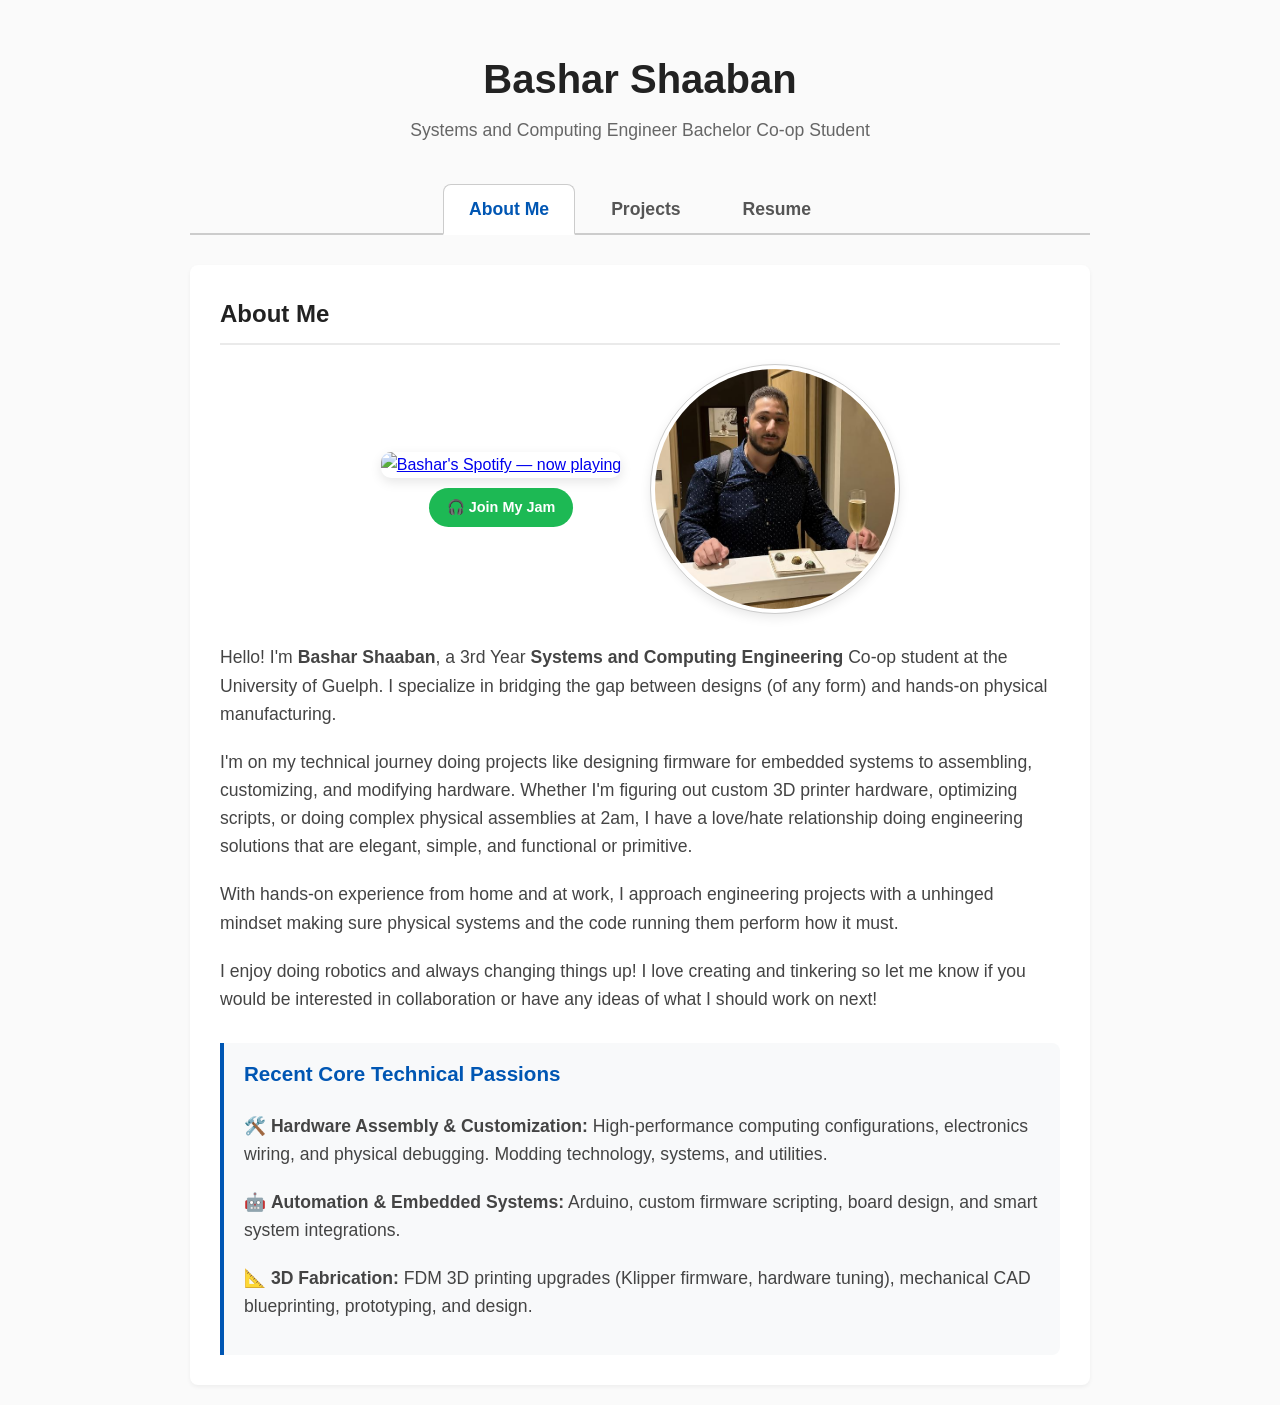
==== index.html @ 511c274b "adding spotify playing" ====
<!DOCTYPE html>
<html lang="en">
<head>
    <meta charset="UTF-8">
    <meta name="viewport" content="width=device-width, initial-scale=1.0">
    <title>Bashar Shaaban | About Me</title>
    <style>
        body {
            font-family: 'Segoe UI', Tahoma, Geneva, Verdana, sans-serif;
            line-height: 1.6;
            color: #333;
            max-width: 900px;
            margin: 0 auto;
            padding: 20px;
            background-color: #fafafa;
        }

        header {
            text-align: center;
            margin-bottom: 40px;
        }

        header h1 {
            margin-bottom: 5px;
            font-size: 2.5rem;
            color: #222;
        }

        header p {
            color: #666;
            font-size: 1.1rem;
            margin-top: 0;
        }

        .tab-navigation {
            display: flex;
            justify-content: center;
            border-bottom: 2px solid #ccc;
            margin-bottom: 30px;
            padding-bottom: 0;
        }

        .tab-link {
            text-decoration: none;
            color: #555;
            padding: 10px 25px;
            font-size: 1.1rem;
            font-weight: bold;
            border: 1px solid transparent;
            border-bottom: none;
            border-radius: 8px 8px 0 0;
            margin: 0 5px -2px 5px; 
            transition: all 0.2s ease-in-out;
        }

        .tab-link:hover {
            background-color: #f0f0f0;
            color: #000;
        }

        .tab-link.active {
            background-color: #fff;
            color: #0056b3; 
            border-color: #ccc;
            border-bottom: 2px solid #fff; 
        }

        section {
            background: #fff;
            padding: 30px;
            border-radius: 8px;
            box-shadow: 0 2px 4px rgba(0,0,0,0.05);
        }

        h2 {
            border-bottom: 2px solid #eaeaea;
            padding-bottom: 10px;
            margin-top: 0;
            color: #222;
            margin-bottom: 20px;
        }

        .about-content {
            font-size: 1.1rem;
            color: #444;
        }

        .about-content p {
            margin-bottom: 20px;
        }

        .highlight-box {
            background-color: #f8f9fa;
            border-left: 4px solid #0056b3;
            padding: 15px 20px;
            margin-top: 30px;
            border-radius: 0 8px 8px 0;
        }

        .highlight-box h3 {
            margin-top: 0;
            color: #0056b3;
        }
        /* Centered Profile Image Layout */
.profile-image-container {
    display: flex;
    justify-content: center;
    align-items: center;
    gap: 30px;
    flex-wrap: wrap;
    margin: 20px 0 30px 0; /* Clean breathing room below heading and above text */
}

.centered-profile-photo {
    width: 240px; /* Prominent, readable size */
    height: 240px;
    object-fit: cover; /* Prevents squishing */
    border-radius: 50%; /* Change to 12px if you want a rounded square instead */
    box-shadow: 0 4px 12px rgba(0, 0, 0, 0.1); /* Soft shadow lift */
    border: 4px solid #fff;
    outline: 1px solid #ccc; /* Crisp clean border frame */
}

/* Spotify "Now Playing" card */
.spotify-card {
    display: flex;
    flex-direction: column;
    align-items: center;
    gap: 10px;
}

.spotify-now-playing img {
    display: block;
    max-width: 300px;
    width: 100%;
    border-radius: 10px;
    box-shadow: 0 4px 12px rgba(0, 0, 0, 0.1);
}

.spotify-jam-btn {
    display: inline-flex;
    align-items: center;
    gap: 8px;
    background-color: #1DB954; /* Spotify green */
    color: #fff;
    text-decoration: none;
    font-weight: bold;
    font-size: 0.9rem;
    padding: 8px 18px;
    border-radius: 20px;
    transition: background-color 0.2s ease;
}

.spotify-jam-btn:hover {
    background-color: #169c46;
}
    </style>
</head>
<body>

    <header>
        <h1>Bashar Shaaban</h1>
        <p>Systems and Computing Engineer Bachelor Co-op Student</p>
    </header>

    <nav class="tab-navigation">
        <a href="index.html" class="tab-link active">About Me</a>
        <a href="projects.html" class="tab-link">Projects</a>
        <a href="resume.html" class="tab-link">Resume</a>
    </nav>
        
    </nav>

    <main>
        <section id="about">
            <h2>About Me</h2>
            <div class="profile-image-container">
                <!--
                  SPOTIFY "NOW PLAYING" — powered by spotify-github-profile
                  (https://github.com/kittinan/spotify-github-profile), a free
                  hosted service that keeps your Spotify login server-side so
                  no secrets ever sit in this HTML file.

                  ONE-TIME SETUP:
                  1. Go to https://spotify-github-profile.kittinanx.com/api/login
                     and click "Connect with Spotify" to authorize.
                  2. After authorizing you'll be given a UID — copy it.
                  3. Replace YOUR_SPOTIFY_UID below with that UID.
                  The image then updates live on its own — nothing else to do.
                -->
                <div class="spotify-card">
                    <a class="spotify-now-playing" href="https://open.spotify.com/user/bashi3r" target="_blank" rel="noopener">
                        <img src="https://spotify-github-profile.kittinanx.com/api/view?uid=bashi3r&cover_image=true&theme=novatorem&show_offline=true&background_color=fafafa&bar_color=0056b3" alt="Bashar's Spotify — now playing">
                    </a>
                    <!--
                      JOIN MY JAM — Spotify doesn't expose a public API for
                      Jam (its real-time listen-together feature), so this
                      can't auto-update like the badge above. Whenever you
                      start a Jam, open the Spotify app, generate its invite
                      link, and paste it in as this href. Leave it pointing
                      at your profile the rest of the time.
                    -->
                    <a class="spotify-jam-btn" href="https://open.spotify.com/user/bashi3r" target="_blank" rel="noopener">🎧 Join My Jam</a>
                </div>
                <img src="profile.jpg" alt="Bashar Shaaban" class="centered-profile-photo">
            </div>
            <div class="about-content">
                <p>
                    Hello! I'm <strong>Bashar Shaaban</strong>, a 3rd Year <strong> Systems and Computing Engineering </strong> Co-op student at the University of Guelph. I specialize in bridging the gap between designs (of any form) and hands-on physical manufacturing. 
                </p>
                <p>
                    I'm on my technical journey doing projects like designing firmware for embedded systems to assembling, customizing, and modifying hardware. Whether I'm figuring out custom 3D printer hardware, optimizing scripts, or doing complex physical assemblies at 2am, I have a love/hate relationship doing engineering solutions that are elegant, simple, and functional or primitive.
                </p>
                <p>
                    With hands-on experience from home and at work, I approach engineering projects with a unhinged mindset making sure physical systems and the code running them perform how it must.
                </p>
                <p>
                    I enjoy doing robotics and always changing things up! I love creating and tinkering so let me know if you would be interested in collaboration or have any ideas of what I should work on next! 
                </p>

                <div class="highlight-box">
                    <h3>Recent Core Technical Passions</h3>
                    <p>🛠️ <strong>Hardware Assembly & Customization:</strong> High-performance computing configurations, electronics wiring, and physical debugging. Modding technology, systems, and utilities.</p>
                    <p>🤖 <strong>Automation & Embedded Systems:</strong> Arduino, custom firmware scripting, board design, and smart system integrations.  </p>
                    <p>📐 <strong>3D Fabrication:</strong> FDM 3D printing upgrades (Klipper firmware, hardware tuning), mechanical CAD blueprinting, prototyping, and design.</p>
                </div>
            </div>
        </section>
    </main>

</body>
</html>
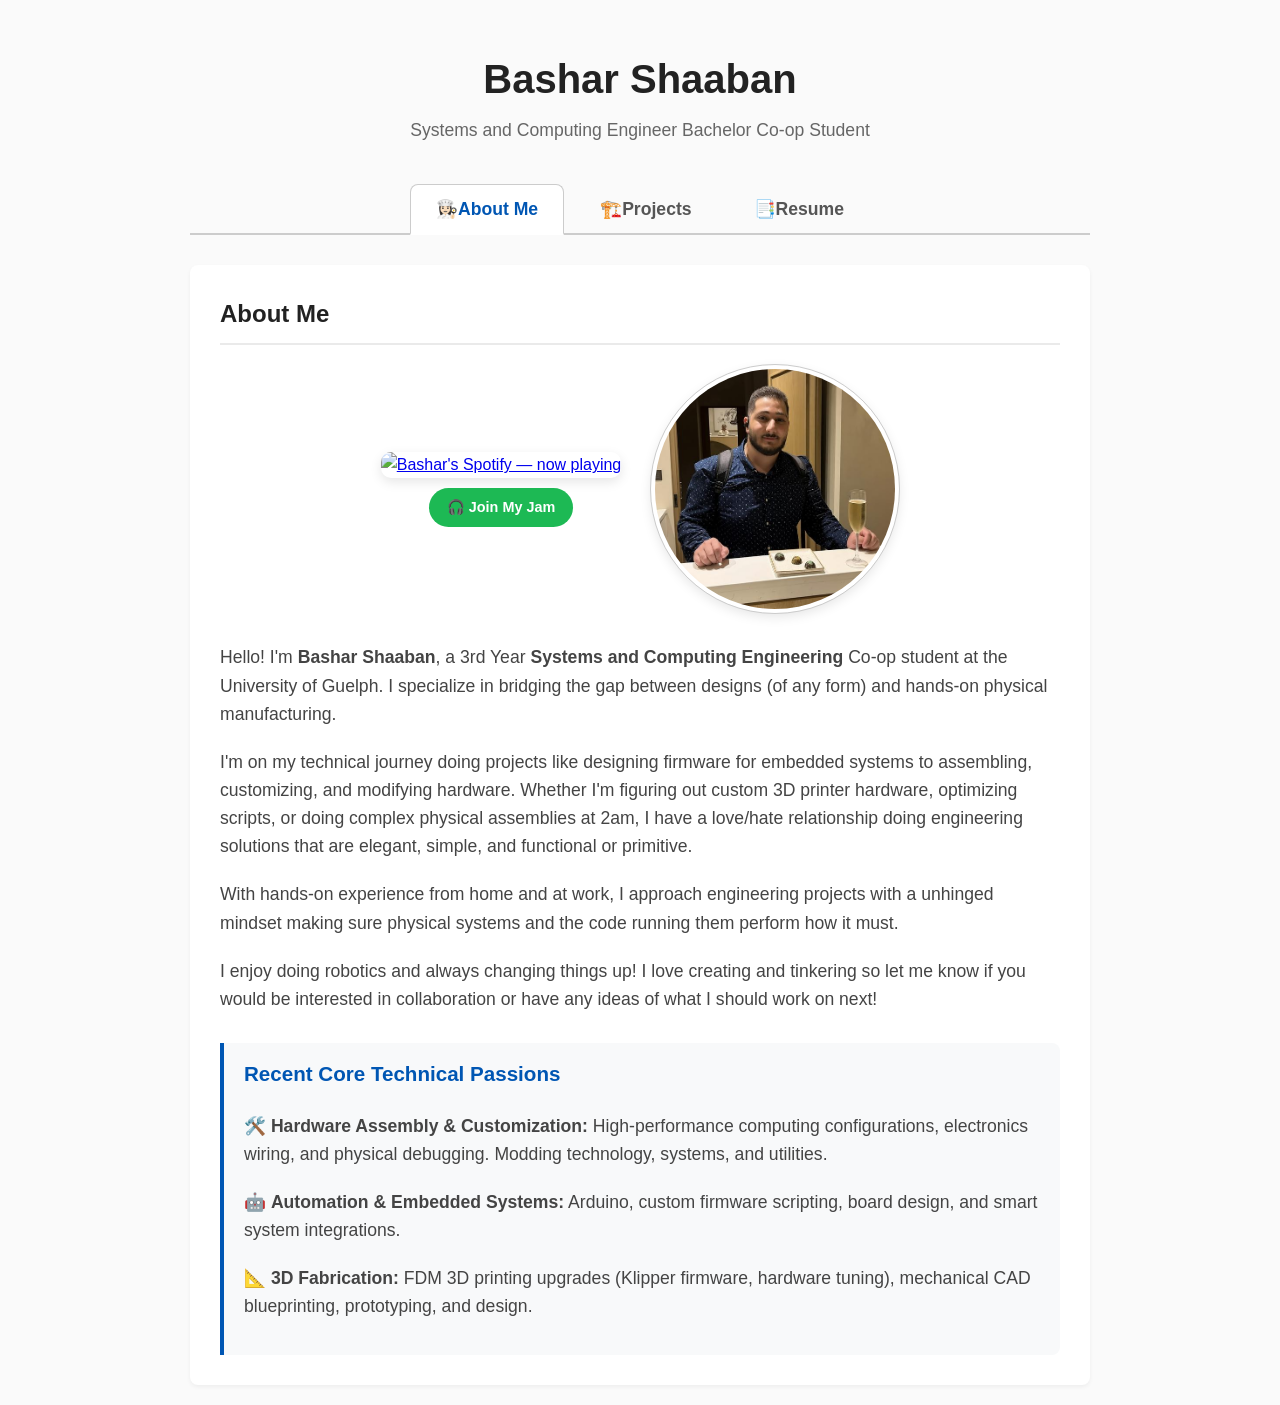
==== commit 8ed38c4c: "emojis on tabs" ====
--- a/index.html
+++ b/index.html
@@ -164,9 +164,9 @@
     </header>
 
     <nav class="tab-navigation">
-        <a href="index.html" class="tab-link active">About Me</a>
-        <a href="projects.html" class="tab-link">Projects</a>
-        <a href="resume.html" class="tab-link">Resume</a>
+        <a href="index.html" class="tab-link active">👩🏻‍🍳About Me</a>
+        <a href="projects.html" class="tab-link">🏗️Projects</a>
+        <a href="resume.html" class="tab-link">📑Resume</a>
     </nav>
         
     </nav>
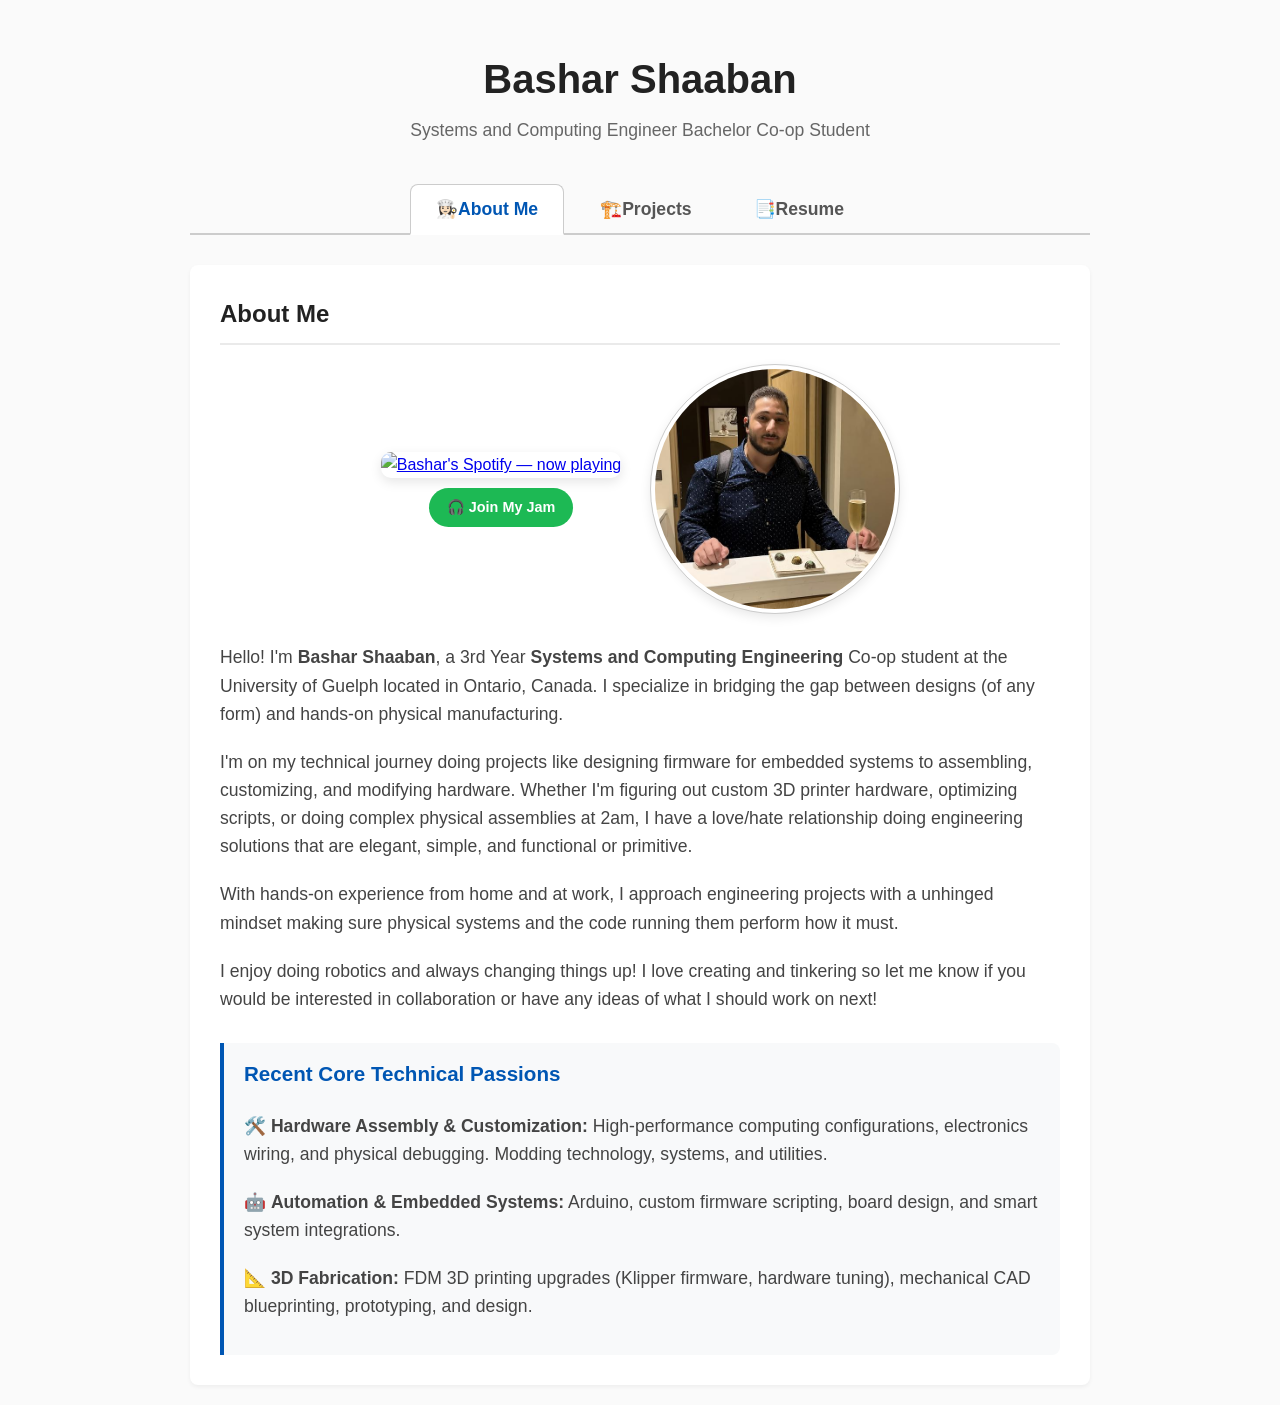
==== commit 1d0ee5f6: "changed location" ====
--- a/index.html
+++ b/index.html
@@ -206,7 +206,7 @@
             </div>
             <div class="about-content">
                 <p>
-                    Hello! I'm <strong>Bashar Shaaban</strong>, a 3rd Year <strong> Systems and Computing Engineering </strong> Co-op student at the University of Guelph. I specialize in bridging the gap between designs (of any form) and hands-on physical manufacturing. 
+                    Hello! I'm <strong>Bashar Shaaban</strong>, a 3rd Year <strong> Systems and Computing Engineering </strong> Co-op student at the University of Guelph located in Ontario, Canada. I specialize in bridging the gap between designs (of any form) and hands-on physical manufacturing. 
                 </p>
                 <p>
                     I'm on my technical journey doing projects like designing firmware for embedded systems to assembling, customizing, and modifying hardware. Whether I'm figuring out custom 3D printer hardware, optimizing scripts, or doing complex physical assemblies at 2am, I have a love/hate relationship doing engineering solutions that are elegant, simple, and functional or primitive.
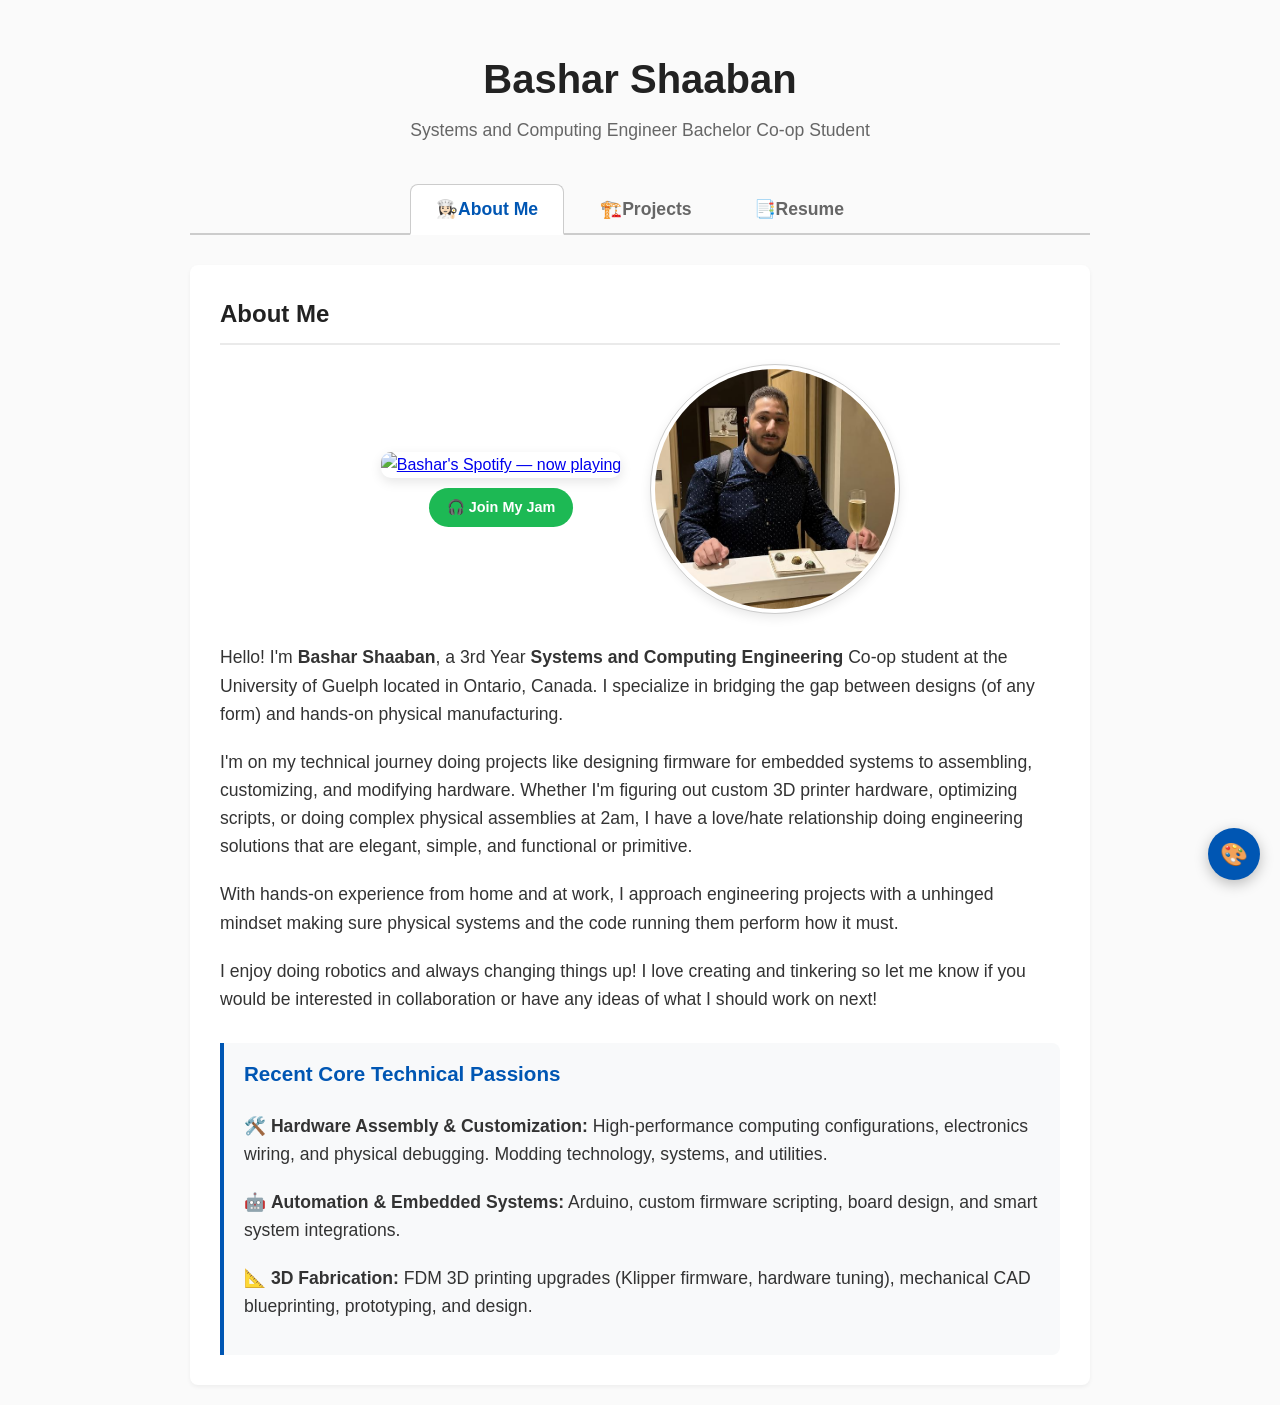
==== commit 27987ec8: "added themes feature" ====
--- a/index.html
+++ b/index.html
@@ -4,15 +4,21 @@
     <meta charset="UTF-8">
     <meta name="viewport" content="width=device-width, initial-scale=1.0">
     <title>Bashar Shaaban | About Me</title>
+    <!-- Apply the saved theme before first paint, so the page doesn't
+         flash light mode and then switch. Must run before any CSS that
+         paints colors. -->
+    <script>(function(){try{var t=localStorage.getItem('site-theme');if(t)document.documentElement.setAttribute('data-theme',t);}catch(e){}})();</script>
+    <link rel="stylesheet" href="theme.css">
+    <link href="https://fonts.googleapis.com/css2?family=Press+Start+2P&display=swap" rel="stylesheet">
     <style>
         body {
             font-family: 'Segoe UI', Tahoma, Geneva, Verdana, sans-serif;
             line-height: 1.6;
-            color: #333;
+            color: var(--text, #333);
             max-width: 900px;
             margin: 0 auto;
             padding: 20px;
-            background-color: #fafafa;
+            background-color: var(--bg, #fafafa);
         }
 
         header {
@@ -23,11 +29,12 @@
         header h1 {
             margin-bottom: 5px;
             font-size: 2.5rem;
-            color: #222;
+            color: var(--heading-color, #222);
+            font-family: var(--font-heading, inherit);
         }
 
         header p {
-            color: #666;
+            color: var(--text-muted, #666);
             font-size: 1.1rem;
             margin-top: 0;
         }
@@ -35,54 +42,55 @@
         .tab-navigation {
             display: flex;
             justify-content: center;
-            border-bottom: 2px solid #ccc;
+            border-bottom: 2px solid var(--border, #ccc);
             margin-bottom: 30px;
             padding-bottom: 0;
         }
 
         .tab-link {
             text-decoration: none;
-            color: #555;
+            color: var(--text-muted, #555);
             padding: 10px 25px;
             font-size: 1.1rem;
             font-weight: bold;
             border: 1px solid transparent;
             border-bottom: none;
-            border-radius: 8px 8px 0 0;
+            border-radius: var(--radius, 8px) var(--radius, 8px) 0 0;
             margin: 0 5px -2px 5px; 
             transition: all 0.2s ease-in-out;
         }
 
         .tab-link:hover {
-            background-color: #f0f0f0;
-            color: #000;
+            background-color: var(--nav-hover-bg, #f0f0f0);
+            color: var(--text, #000);
         }
 
         .tab-link.active {
-            background-color: #fff;
-            color: #0056b3; 
-            border-color: #ccc;
-            border-bottom: 2px solid #fff; 
+            background-color: var(--card-bg, #fff);
+            color: var(--accent, #0056b3); 
+            border-color: var(--border, #ccc);
+            border-bottom: 2px solid var(--card-bg, #fff); 
         }
 
         section {
-            background: #fff;
+            background: var(--card-bg, #fff);
             padding: 30px;
-            border-radius: 8px;
-            box-shadow: 0 2px 4px rgba(0,0,0,0.05);
+            border-radius: var(--radius, 8px);
+            box-shadow: 0 2px 4px var(--card-shadow, rgba(0,0,0,0.05));
         }
 
         h2 {
-            border-bottom: 2px solid #eaeaea;
+            border-bottom: 2px solid var(--border-light, #eaeaea);
             padding-bottom: 10px;
             margin-top: 0;
-            color: #222;
+            color: var(--heading-color, #222);
             margin-bottom: 20px;
+            font-family: var(--font-heading, inherit);
         }
 
         .about-content {
             font-size: 1.1rem;
-            color: #444;
+            color: var(--text, #444);
         }
 
         .about-content p {
@@ -90,16 +98,16 @@
         }
 
         .highlight-box {
-            background-color: #f8f9fa;
-            border-left: 4px solid #0056b3;
+            background-color: var(--highlight-bg, #f8f9fa);
+            border-left: 4px solid var(--accent, #0056b3);
             padding: 15px 20px;
             margin-top: 30px;
-            border-radius: 0 8px 8px 0;
+            border-radius: 0 var(--radius, 8px) var(--radius, 8px) 0;
         }
 
         .highlight-box h3 {
             margin-top: 0;
-            color: #0056b3;
+            color: var(--accent, #0056b3);
         }
         /* Centered Profile Image Layout */
 .profile-image-container {
@@ -117,8 +125,8 @@
     object-fit: cover; /* Prevents squishing */
     border-radius: 50%; /* Change to 12px if you want a rounded square instead */
     box-shadow: 0 4px 12px rgba(0, 0, 0, 0.1); /* Soft shadow lift */
-    border: 4px solid #fff;
-    outline: 1px solid #ccc; /* Crisp clean border frame */
+    border: 4px solid var(--card-bg, #fff);
+    outline: 1px solid var(--border, #ccc); /* Crisp clean border frame */
 }
 
 /* Spotify "Now Playing" card */
@@ -228,5 +236,6 @@
         </section>
     </main>
 
+<script src="theme.js" defer></script>
 </body>
 </html>
--- a/theme.css
+++ b/theme.css
@@ -0,0 +1,196 @@
+/* =========================================================
+   SITE THEME SYSTEM
+   Shared across index.html / projects.html / resume.html.
+   Each page's own <style> block uses var(--x, <original color>)
+   so nothing breaks even if this file fails to load — the
+   fallback is exactly the original hardcoded color.
+
+   Applied via a data-theme attribute on <html>, set by theme.js
+   (and read from localStorage so it persists across pages).
+   ========================================================= */
+
+:root, [data-theme="light"] {
+  --bg: #fafafa;
+  --text: #333333;
+  --text-muted: #666666;
+  --card-bg: #ffffff;
+  --card-shadow: rgba(0,0,0,0.05);
+  --heading-color: #222222;
+  --accent: #0056b3;
+  --accent-hover: #004085;
+  --border: #cccccc;
+  --border-light: #eaeaea;
+  --highlight-bg: #f8f9fa;
+  --nav-hover-bg: #f0f0f0;
+  --radius: 8px;
+  --font-heading: 'Segoe UI', Tahoma, Geneva, Verdana, sans-serif;
+}
+
+[data-theme="dark"] {
+  --bg: #14161a;
+  --text: #dcdde0;
+  --text-muted: #9aa0aa;
+  --card-bg: #1e2126;
+  --card-shadow: rgba(0,0,0,0.45);
+  --heading-color: #f2f3f5;
+  --accent: #4d9fff;
+  --accent-hover: #2f7fe0;
+  --border: #3a3d44;
+  --border-light: #2a2d33;
+  --highlight-bg: #23262c;
+  --nav-hover-bg: #23262c;
+  --radius: 8px;
+  --font-heading: 'Segoe UI', Tahoma, Geneva, Verdana, sans-serif;
+}
+
+[data-theme="cyberpunk"] {
+  --bg: #0a0a12;
+  --text: #e0faff;
+  --text-muted: #8ab0c0;
+  --card-bg: #12121f;
+  --card-shadow: rgba(255,0,170,0.25);
+  --heading-color: #ff2fd0;
+  --accent: #00fff2;
+  --accent-hover: #ff2fd0;
+  --border: #ff2fd0;
+  --border-light: #2a1f3d;
+  --highlight-bg: #1a1030;
+  --nav-hover-bg: #1a1030;
+  --radius: 2px;
+  --font-heading: 'Segoe UI', Tahoma, Geneva, Verdana, sans-serif;
+}
+
+[data-theme="minecraft"] {
+  --bg: #2b2417;
+  --text: #e8e4d8;
+  --text-muted: #b7ae95;
+  --card-bg: #4a3c28;
+  --card-shadow: rgba(0,0,0,0.5);
+  --heading-color: #ffd966;
+  --accent: #6aa84f;
+  --accent-hover: #4f7d38;
+  --border: #7a6a4f;
+  --border-light: #5c4d38;
+  --highlight-bg: #3c3221;
+  --nav-hover-bg: #3c3221;
+  --radius: 0px;
+  --font-heading: 'Press Start 2P', 'Segoe UI', monospace;
+}
+
+[data-theme="dracula"] {
+  --bg: #282a36;
+  --text: #f8f8f2;
+  --text-muted: #a0a3c4;
+  --card-bg: #343746;
+  --card-shadow: rgba(0,0,0,0.4);
+  --heading-color: #bd93f9;
+  --accent: #ff79c6;
+  --accent-hover: #bd93f9;
+  --border: #44475a;
+  --border-light: #3a3d4d;
+  --highlight-bg: #383a4a;
+  --nav-hover-bg: #383a4a;
+  --radius: 8px;
+  --font-heading: 'Segoe UI', Tahoma, Geneva, Verdana, sans-serif;
+}
+
+[data-theme="synthwave"] {
+  --bg: #241b2f;
+  --text: #f4eee8;
+  --text-muted: #c792ea;
+  --card-bg: #2d1b40;
+  --card-shadow: rgba(255,110,199,0.3);
+  --heading-color: #ff6ec7;
+  --accent: #01cdfe;
+  --accent-hover: #ff6ec7;
+  --border: #ff6ec7;
+  --border-light: #3d2a52;
+  --highlight-bg: #34204a;
+  --nav-hover-bg: #34204a;
+  --radius: 8px;
+  --font-heading: 'Segoe UI', Tahoma, Geneva, Verdana, sans-serif;
+}
+
+/* Only Minecraft actually needs the pixel font loaded */
+[data-theme="minecraft"] { }
+
+body {
+  background-color: var(--bg) !important;
+  color: var(--text) !important;
+  transition: background-color 0.25s ease, color 0.25s ease;
+}
+
+/* ---- Floating theme-picker widget ---- */
+#theme-toggle-btn {
+  position: fixed;
+  bottom: 20px;
+  right: 20px;
+  z-index: 999;
+  width: 52px;
+  height: 52px;
+  border-radius: 50%;
+  background: var(--accent);
+  color: #fff;
+  border: none;
+  font-size: 1.4rem;
+  cursor: pointer;
+  box-shadow: 0 4px 14px rgba(0,0,0,0.25);
+  display: flex;
+  align-items: center;
+  justify-content: center;
+  transition: background-color 0.25s ease, transform 0.15s ease;
+}
+#theme-toggle-btn:hover { transform: scale(1.08); }
+
+#theme-panel {
+  position: fixed;
+  bottom: 82px;
+  right: 20px;
+  z-index: 999;
+  background: var(--card-bg);
+  color: var(--text);
+  border: 1px solid var(--border-light);
+  border-radius: 10px;
+  padding: 10px;
+  box-shadow: 0 8px 24px rgba(0,0,0,0.28);
+  display: none;
+  flex-direction: column;
+  gap: 2px;
+  min-width: 190px;
+  font-family: 'Segoe UI', Tahoma, Geneva, Verdana, sans-serif;
+}
+#theme-panel.open { display: flex; }
+#theme-panel .theme-panel-title {
+  font-size: 0.72rem;
+  text-transform: uppercase;
+  letter-spacing: 0.06em;
+  color: var(--text-muted);
+  padding: 4px 8px 8px 8px;
+}
+#theme-panel button.theme-option {
+  display: flex;
+  align-items: center;
+  gap: 10px;
+  background: transparent;
+  border: none;
+  text-align: left;
+  padding: 8px 8px;
+  border-radius: 6px;
+  cursor: pointer;
+  font-size: 0.88rem;
+  color: var(--text);
+}
+#theme-panel button.theme-option:hover { background: var(--nav-hover-bg); }
+#theme-panel button.theme-option.active { background: var(--accent); color: #fff; }
+#theme-panel .swatch {
+  width: 16px;
+  height: 16px;
+  border-radius: 50%;
+  flex-shrink: 0;
+  border: 1px solid rgba(128,128,128,0.4);
+}
+
+@media (max-width: 480px) {
+  #theme-toggle-btn { bottom: 16px; right: 16px; width: 46px; height: 46px; font-size: 1.2rem; }
+  #theme-panel { bottom: 70px; right: 16px; min-width: 170px; }
+}
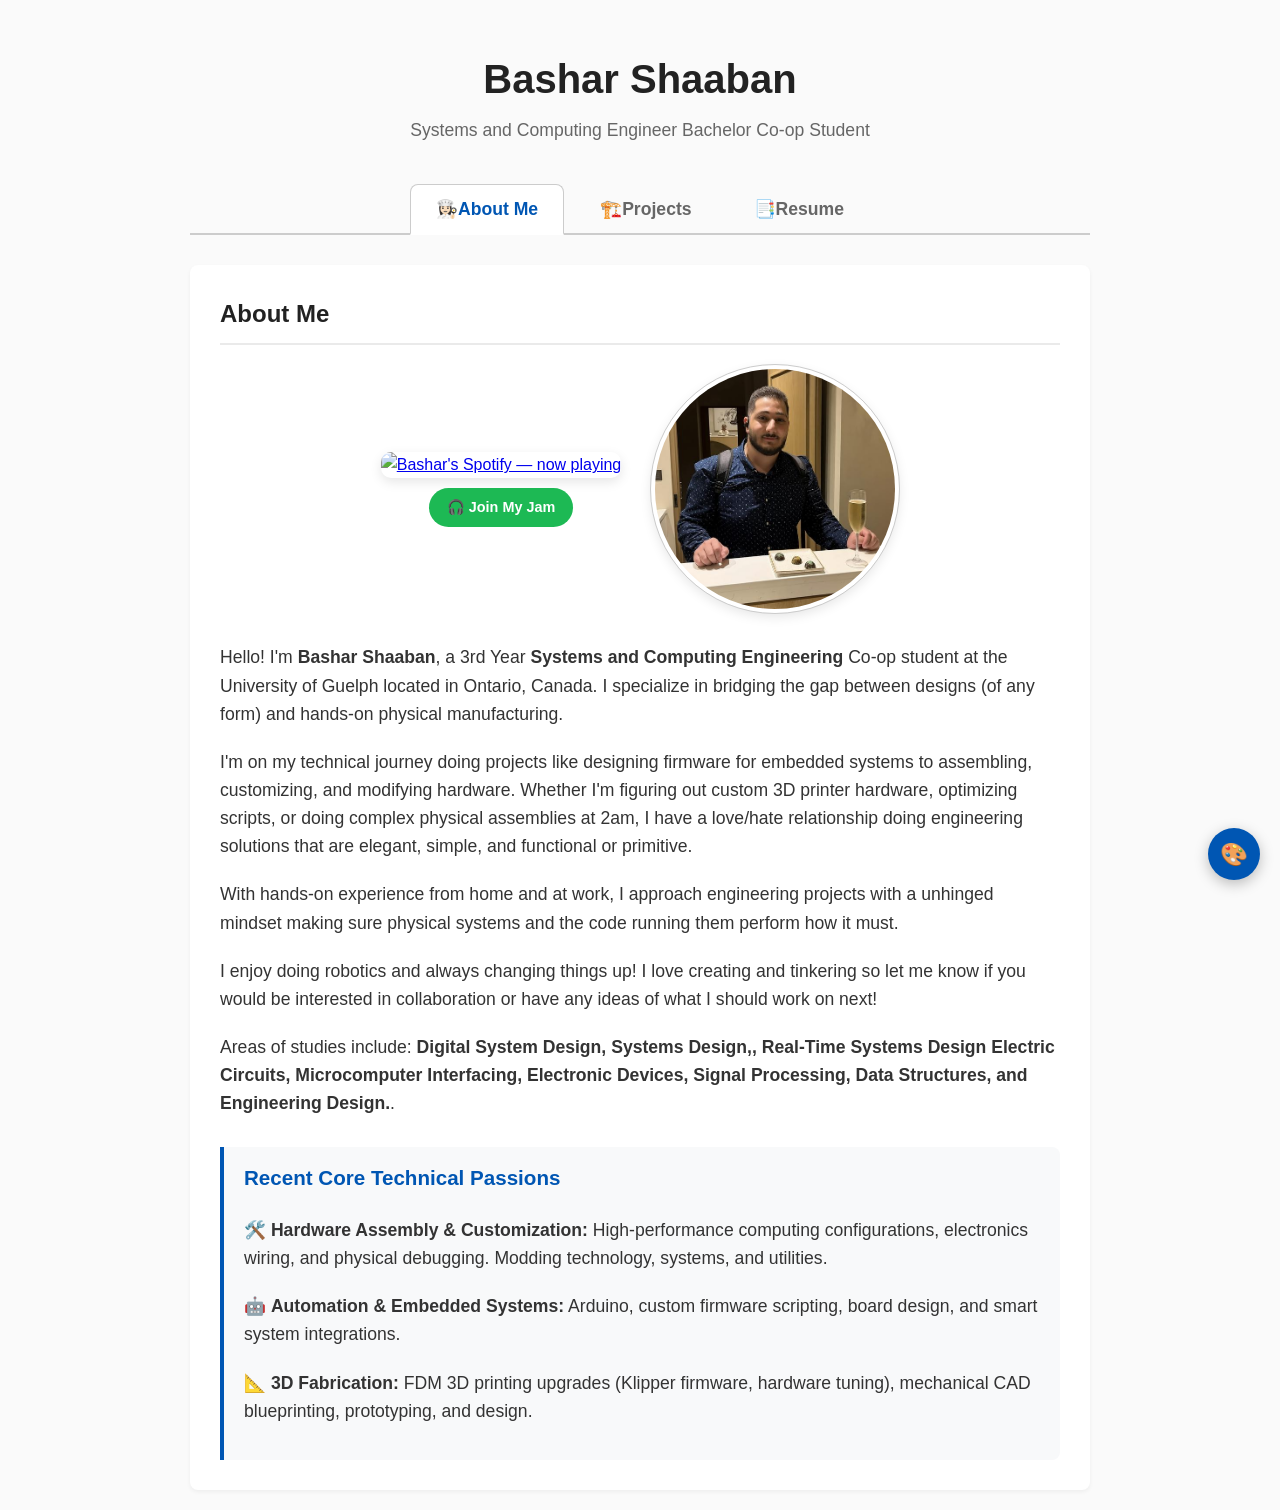
==== commit f526c09a: "Added area of studies" ====
--- a/index.html
+++ b/index.html
@@ -226,6 +226,10 @@
                     I enjoy doing robotics and always changing things up! I love creating and tinkering so let me know if you would be interested in collaboration or have any ideas of what I should work on next! 
                 </p>
 
+                <p>
+                 Areas of studies include: <strong>Digital System Design, Systems Design,, Real-Time Systems Design Electric Circuits, Microcomputer Interfacing, Electronic Devices, Signal Processing, Data Structures, and Engineering Design.</strong>.  
+            
+                </p>
                 <div class="highlight-box">
                     <h3>Recent Core Technical Passions</h3>
                     <p>🛠️ <strong>Hardware Assembly & Customization:</strong> High-performance computing configurations, electronics wiring, and physical debugging. Modding technology, systems, and utilities.</p>
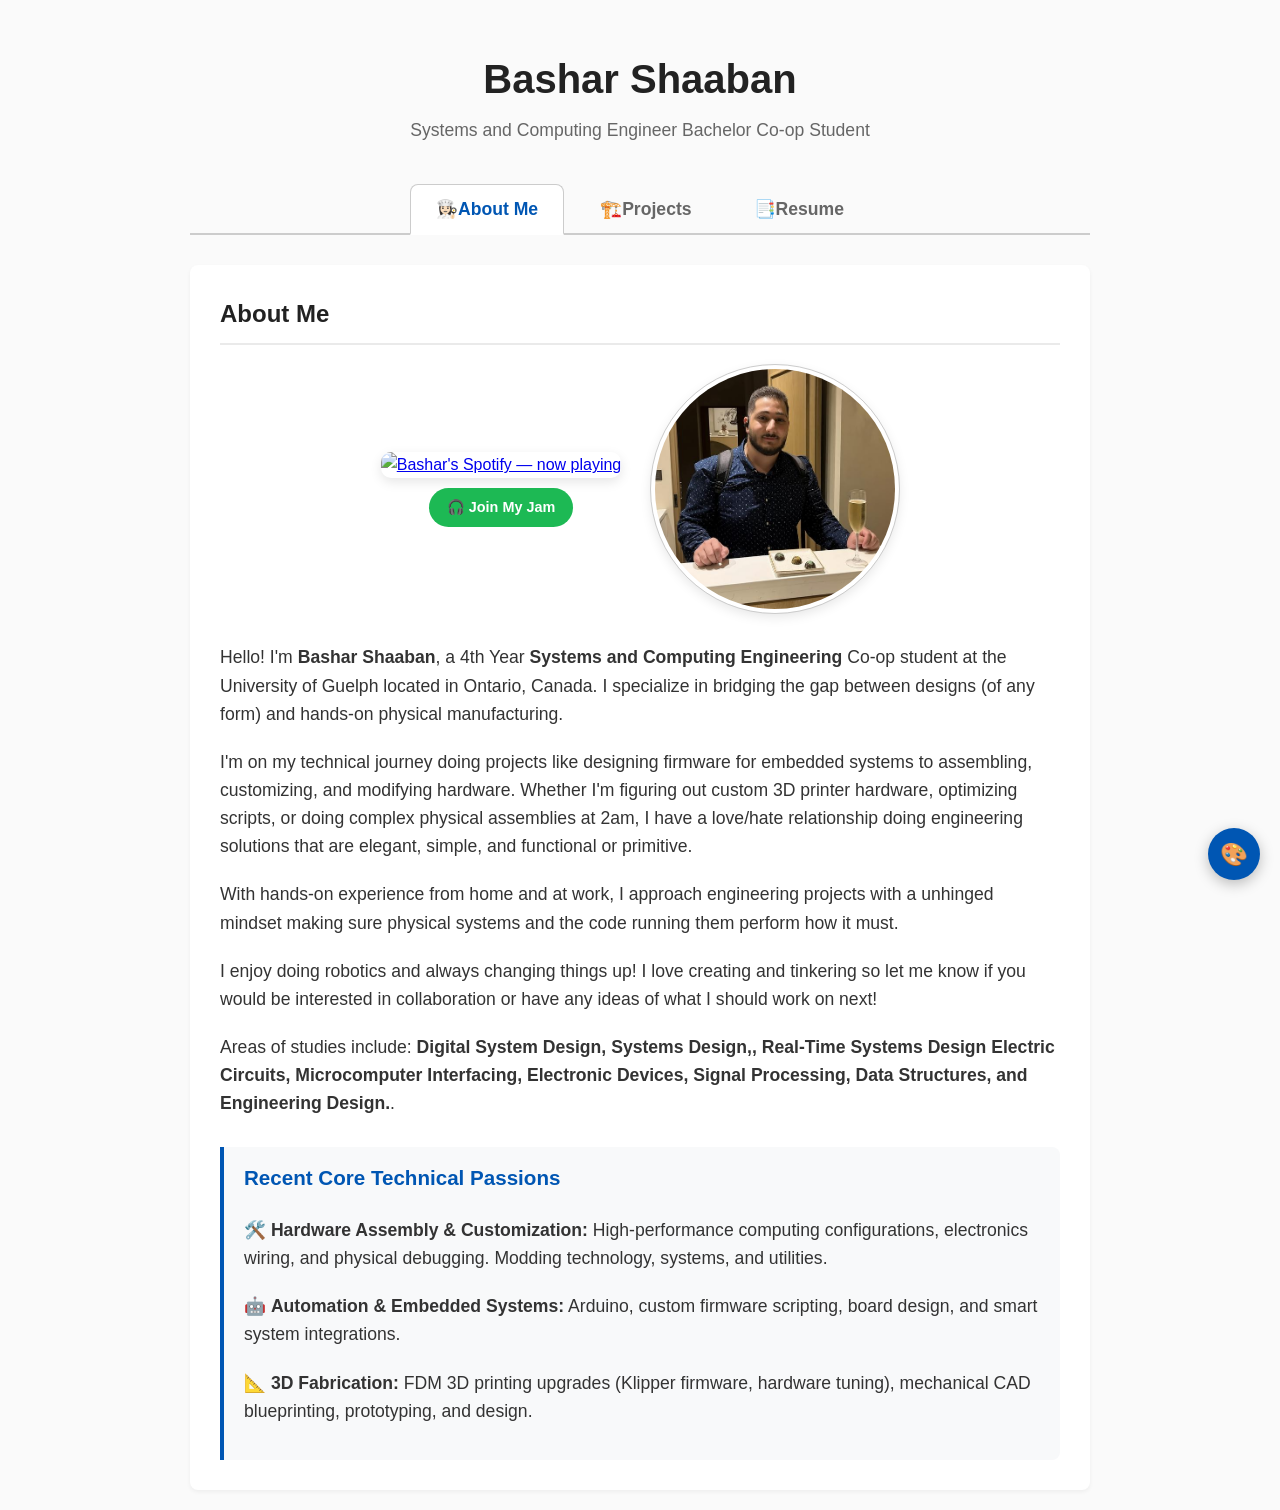
==== commit ce60d533: "updated text" ====
--- a/index.html
+++ b/index.html
@@ -214,7 +214,7 @@
             </div>
             <div class="about-content">
                 <p>
-                    Hello! I'm <strong>Bashar Shaaban</strong>, a 3rd Year <strong> Systems and Computing Engineering </strong> Co-op student at the University of Guelph located in Ontario, Canada. I specialize in bridging the gap between designs (of any form) and hands-on physical manufacturing. 
+                    Hello! I'm <strong>Bashar Shaaban</strong>, a 4th Year <strong> Systems and Computing Engineering </strong> Co-op student at the University of Guelph located in Ontario, Canada. I specialize in bridging the gap between designs (of any form) and hands-on physical manufacturing. 
                 </p>
                 <p>
                     I'm on my technical journey doing projects like designing firmware for embedded systems to assembling, customizing, and modifying hardware. Whether I'm figuring out custom 3D printer hardware, optimizing scripts, or doing complex physical assemblies at 2am, I have a love/hate relationship doing engineering solutions that are elegant, simple, and functional or primitive.
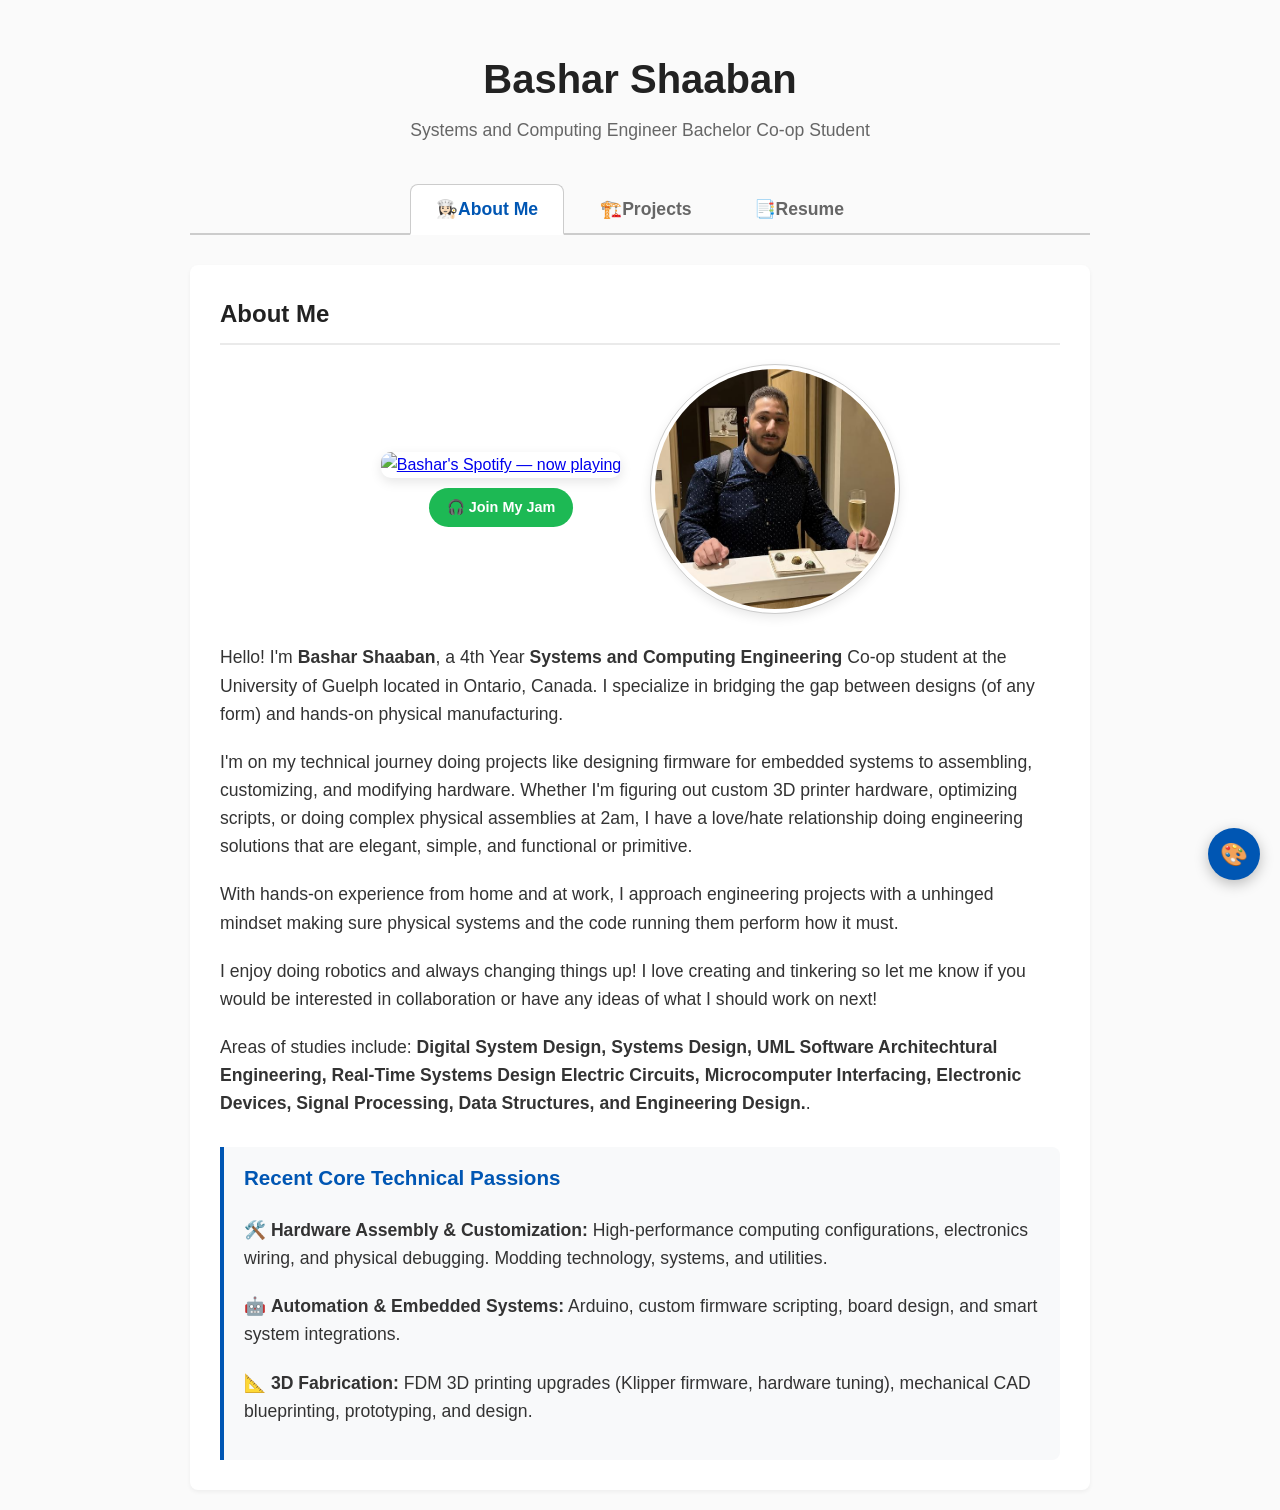
==== commit 71740a1c: "Added Areas" ====
--- a/index.html
+++ b/index.html
@@ -227,7 +227,7 @@
                 </p>
 
                 <p>
-                 Areas of studies include: <strong>Digital System Design, Systems Design,, Real-Time Systems Design Electric Circuits, Microcomputer Interfacing, Electronic Devices, Signal Processing, Data Structures, and Engineering Design.</strong>.  
+                 Areas of studies include: <strong>Digital System Design, Systems Design, UML Software Architechtural Engineering, Real-Time Systems Design Electric Circuits, Microcomputer Interfacing, Electronic Devices, Signal Processing, Data Structures, and Engineering Design.</strong>.  
             
                 </p>
                 <div class="highlight-box">
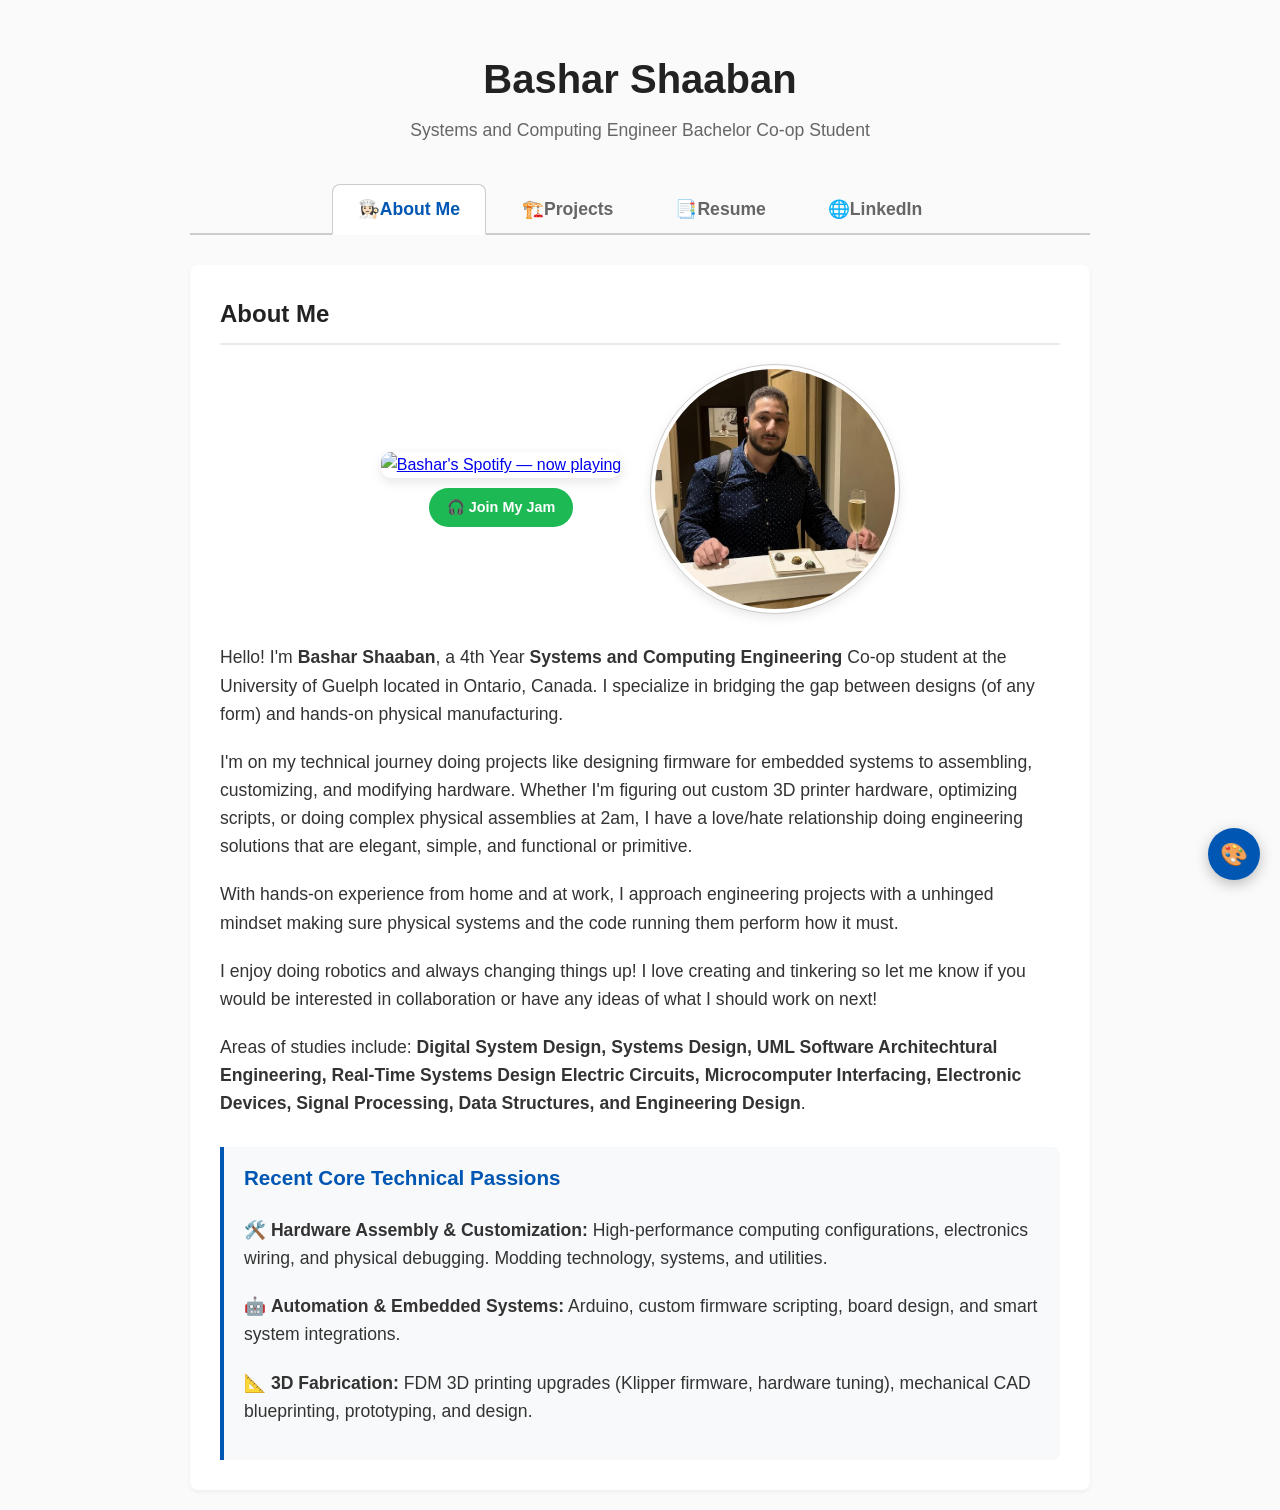
==== commit 88a5ae89: "added linkedIn Tab" ====
--- a/index.html
+++ b/index.html
@@ -175,6 +175,7 @@
         <a href="index.html" class="tab-link active">👩🏻‍🍳About Me</a>
         <a href="projects.html" class="tab-link">🏗️Projects</a>
         <a href="resume.html" class="tab-link">📑Resume</a>
+        <a href="https://www.linkedin.com/in/bashar-shaaban/" class="tab-link" target="_blank" rel="noopener noreferrer">🌐LinkedIn</a>
     </nav>
         
     </nav>
@@ -227,7 +228,7 @@
                 </p>
 
                 <p>
-                 Areas of studies include: <strong>Digital System Design, Systems Design, UML Software Architechtural Engineering, Real-Time Systems Design Electric Circuits, Microcomputer Interfacing, Electronic Devices, Signal Processing, Data Structures, and Engineering Design.</strong>.  
+                 Areas of studies include: <strong>Digital System Design, Systems Design, UML Software Architechtural Engineering, Real-Time Systems Design Electric Circuits, Microcomputer Interfacing, Electronic Devices, Signal Processing, Data Structures, and Engineering Design</strong>.  
             
                 </p>
                 <div class="highlight-box">
